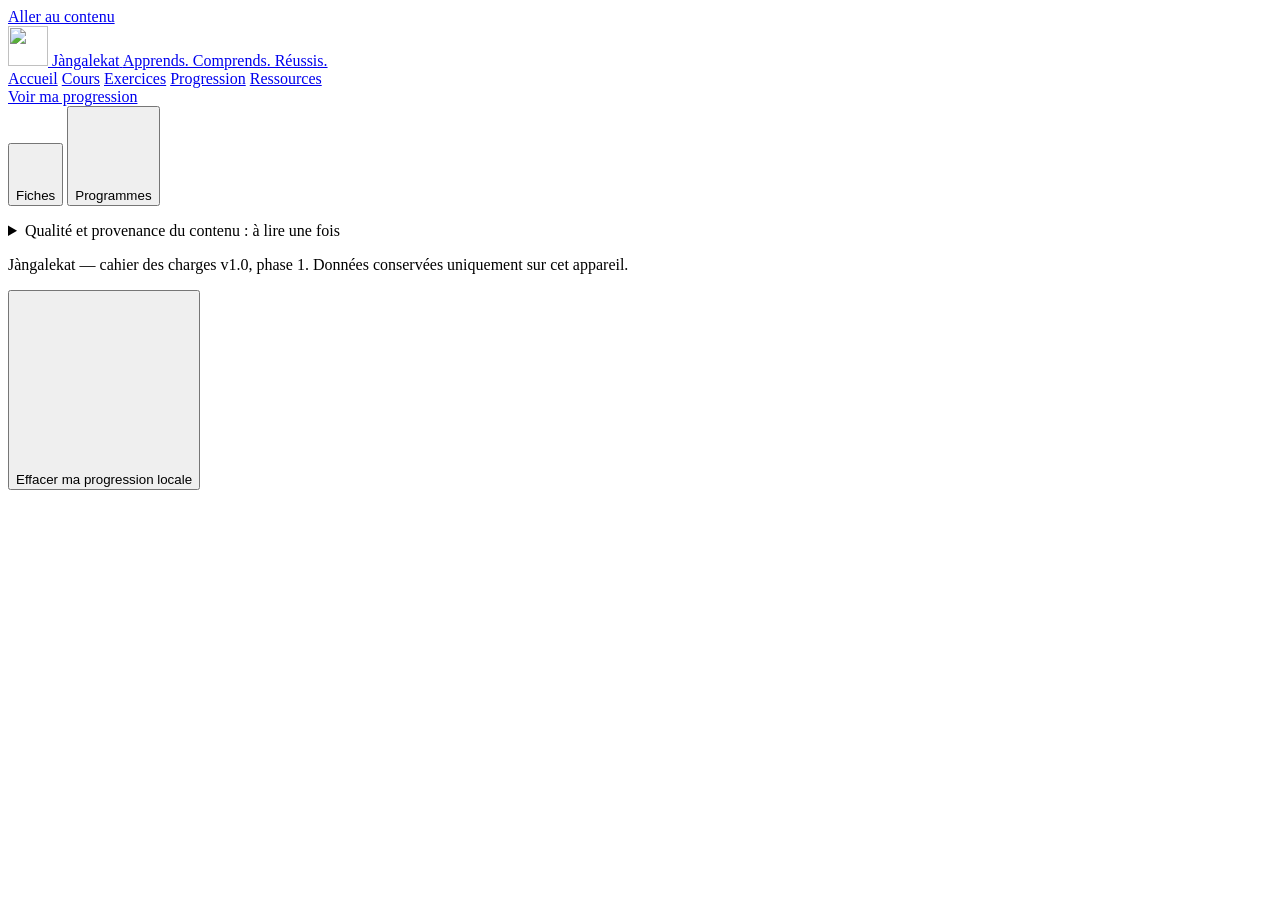
==== cours.html @ ac34e8d4 "Add files via upload" ====
<!DOCTYPE html>
<html lang="fr">
<head>
<meta charset="utf-8">
<meta http-equiv="Content-Security-Policy" content="default-src 'self'; script-src 'self'; style-src 'self'; img-src 'self'; font-src 'self'; connect-src 'none'; object-src 'none'; base-uri 'none'; form-action 'none'">
<meta name="viewport" content="width=device-width, initial-scale=1">
<title>Cours — Jàngalekat</title>
<meta name="description" content="Bibliothèque de fiches de révision par matière et par classe, avec mode mémorisation, et listes de leçons du programme officiel de géographie.">
<link rel="icon" href="assets/icons/logo.svg" type="image/svg+xml">
<link rel="stylesheet" href="css/style.css">
</head>
<body data-app="true" data-view="fiches">

<a class="skip-link" href="#main">Aller au contenu</a>

<header class="barre">
  <div class="barre-interieur">
    <a class="marque" href="index.html">
      <img src="assets/icons/logo.svg" alt="" width="40" height="40">
      <span class="marque-nom">Jàngalekat</span>
      <span class="marque-slogan">Apprends. Comprends. Réussis.</span>
    </a>
    <nav class="menu" aria-label="Navigation principale">
      <a class="lien" href="index.html">Accueil</a>
      <a class="lien est-actif" href="cours.html" aria-current="page">Cours</a>
      <a class="lien" href="exercices.html">Exercices</a>
      <a class="lien" href="profil.html">Progression</a>
      <a class="lien" href="index.html#ressources">Ressources</a>
    </nav>
    <a class="btn btn-secondaire barre-action" href="profil.html">Voir ma progression</a>
  </div>
</header>

<nav class="onglets" aria-label="Sections de la page Cours">
  <button type="button" class="nav-btn is-active" data-view="fiches" aria-current="page">
    <svg class="ico" viewBox="0 0 24 24"><use href="#i-livre"></use></svg>Fiches
  </button>
  <button type="button" class="nav-btn" data-view="programmes">
    <svg class="ico" viewBox="0 0 24 24"><use href="#i-liste"></use></svg>Programmes
  </button>
</nav>

<main id="main" class="espace">
  <p id="live-region" class="sr-only" aria-live="polite"></p>
  <p id="storage-warning" class="alert alert-warn" hidden>
    Le stockage local de ce navigateur n'est pas disponible. Vous pouvez tout de même utiliser
    l'application, mais votre progression sera perdue à la fermeture de la page.
  </p>
  <details class="note">
    <summary>Qualité et provenance du contenu : à lire une fois</summary>
    <p>Les fiches sont rédigées par le porteur du projet et ne sont pas relues par un enseignant :
    chaque fiche affiche son statut de vérification. Elles ne remplacent pas un cours officiel.</p>
    <p>Les intitulés de leçons de la section « Programmes » et des fiches de géographie viennent du programme
    officiel de géographie du ministère de l’Éducation nationale (édition 2004), reproduit dans le rapport de
    recherche PURGES / AUF (2020). Les listes d’histoire, d’éducation civique, de mathématiques et de
    physique-chimie n’ont pas pu être vérifiées à une source officielle publiée ; des programmes officiels de
    SVT (2008 et 2015) sont en ligne mais ne sont pas encore utilisés ici. La réforme PARC révise
    actuellement ces curricula.</p>
  </details>

  <section id="view-fiches" class="view" data-view="fiches" tabindex="-1"></section>
  <section id="view-programmes" class="view" data-view="programmes" tabindex="-1" hidden></section>
</main>

<footer class="pied">
  <div class="pied-interieur">
    <p class="pied-mention">Jàngalekat — cahier des charges v1.0, phase 1. Données conservées uniquement sur cet appareil.</p>
    <button type="button" id="reset-data" class="btn btn-ghost">
      <svg class="ico" viewBox="0 0 24 24"><use href="#i-rafraichir"></use></svg>Effacer ma progression locale
    </button>
  </div>
</footer>

<script src="js/app.js"></script>
<script src="js/progression.js"></script>
<script src="js/icons.js"></script>
<script src="js/quiz-lecons.js"></script>
<script src="js/fiches.js"></script>

<script src="js/programmes/geo.js"></script>
<script src="js/programmes/histoire.js"></script>
<script src="js/programmes/maths.js"></script>
<script src="js/programmes/pc.js"></script>
<script src="js/programmes/svt.js"></script>
<script src="js/programmes.js"></script>
<script src="js/quiz.js"></script>
<script src="js/planning.js"></script>
</body>
</html>
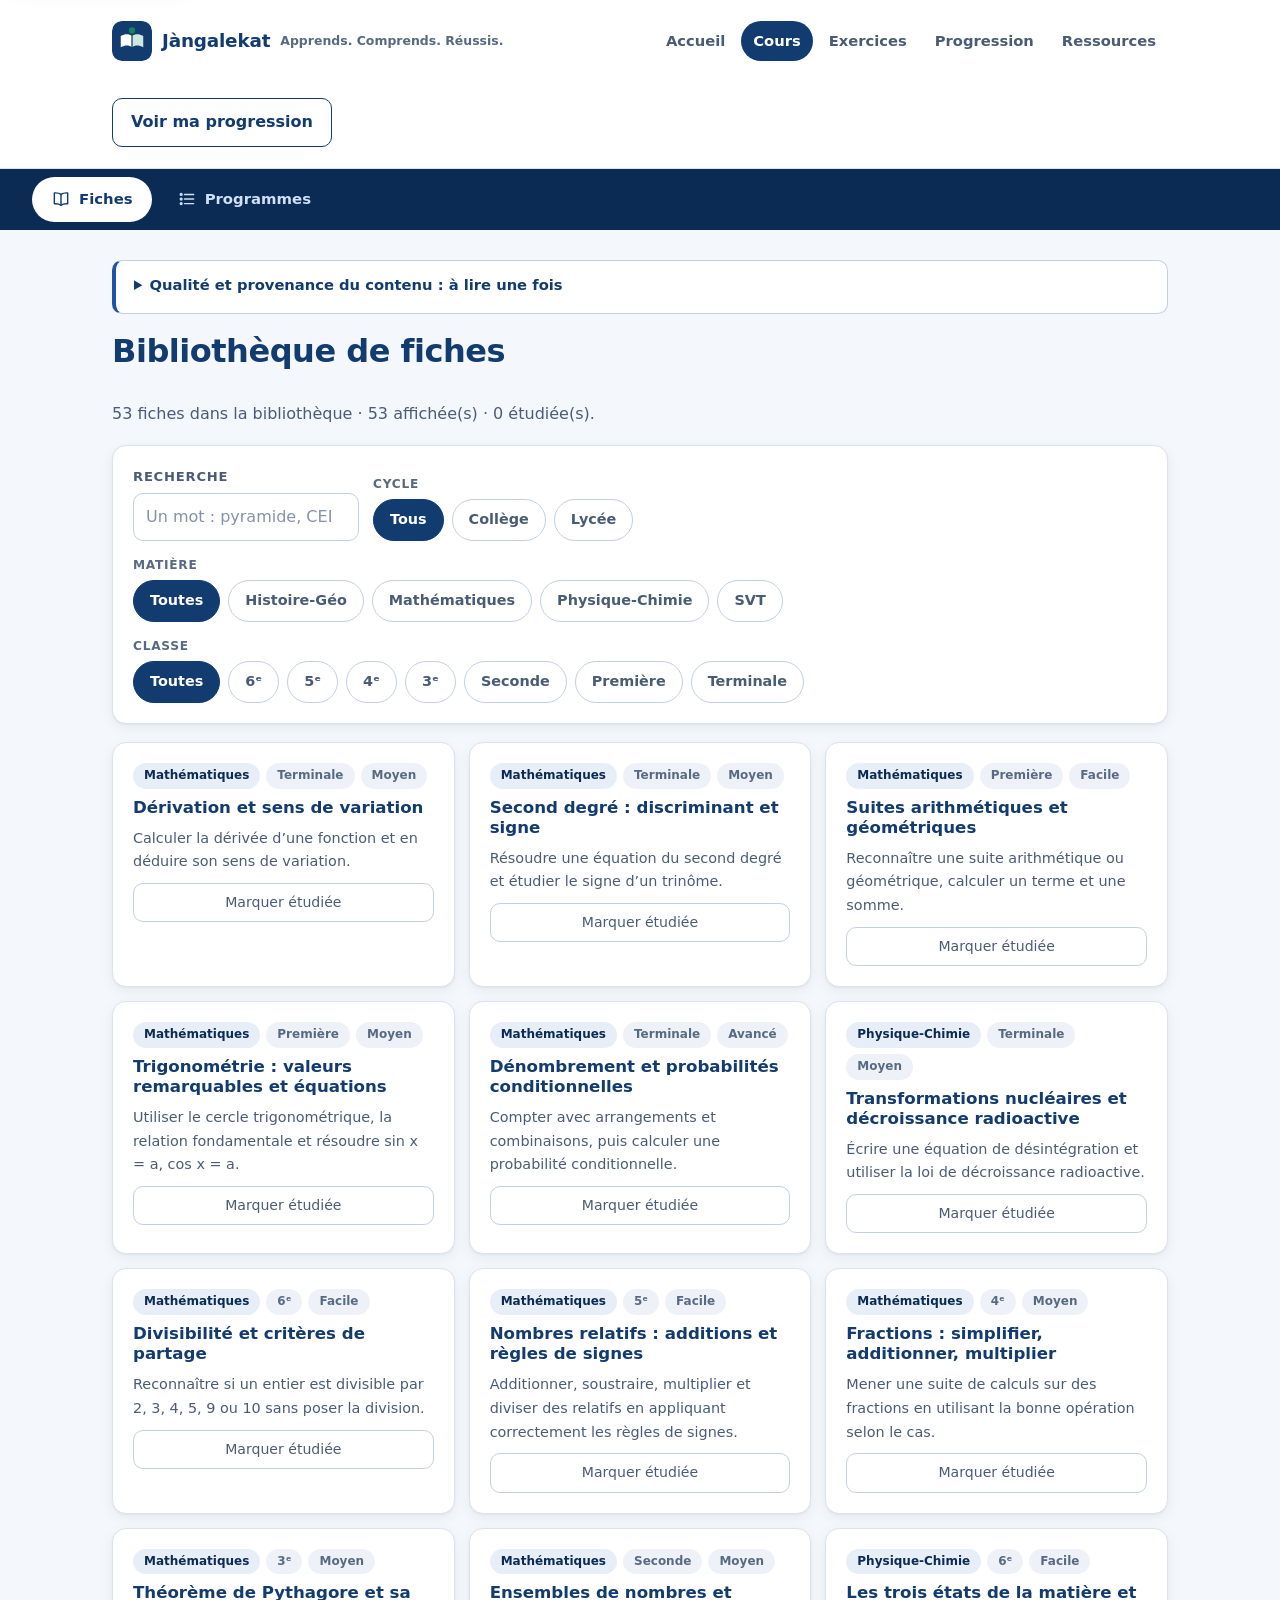
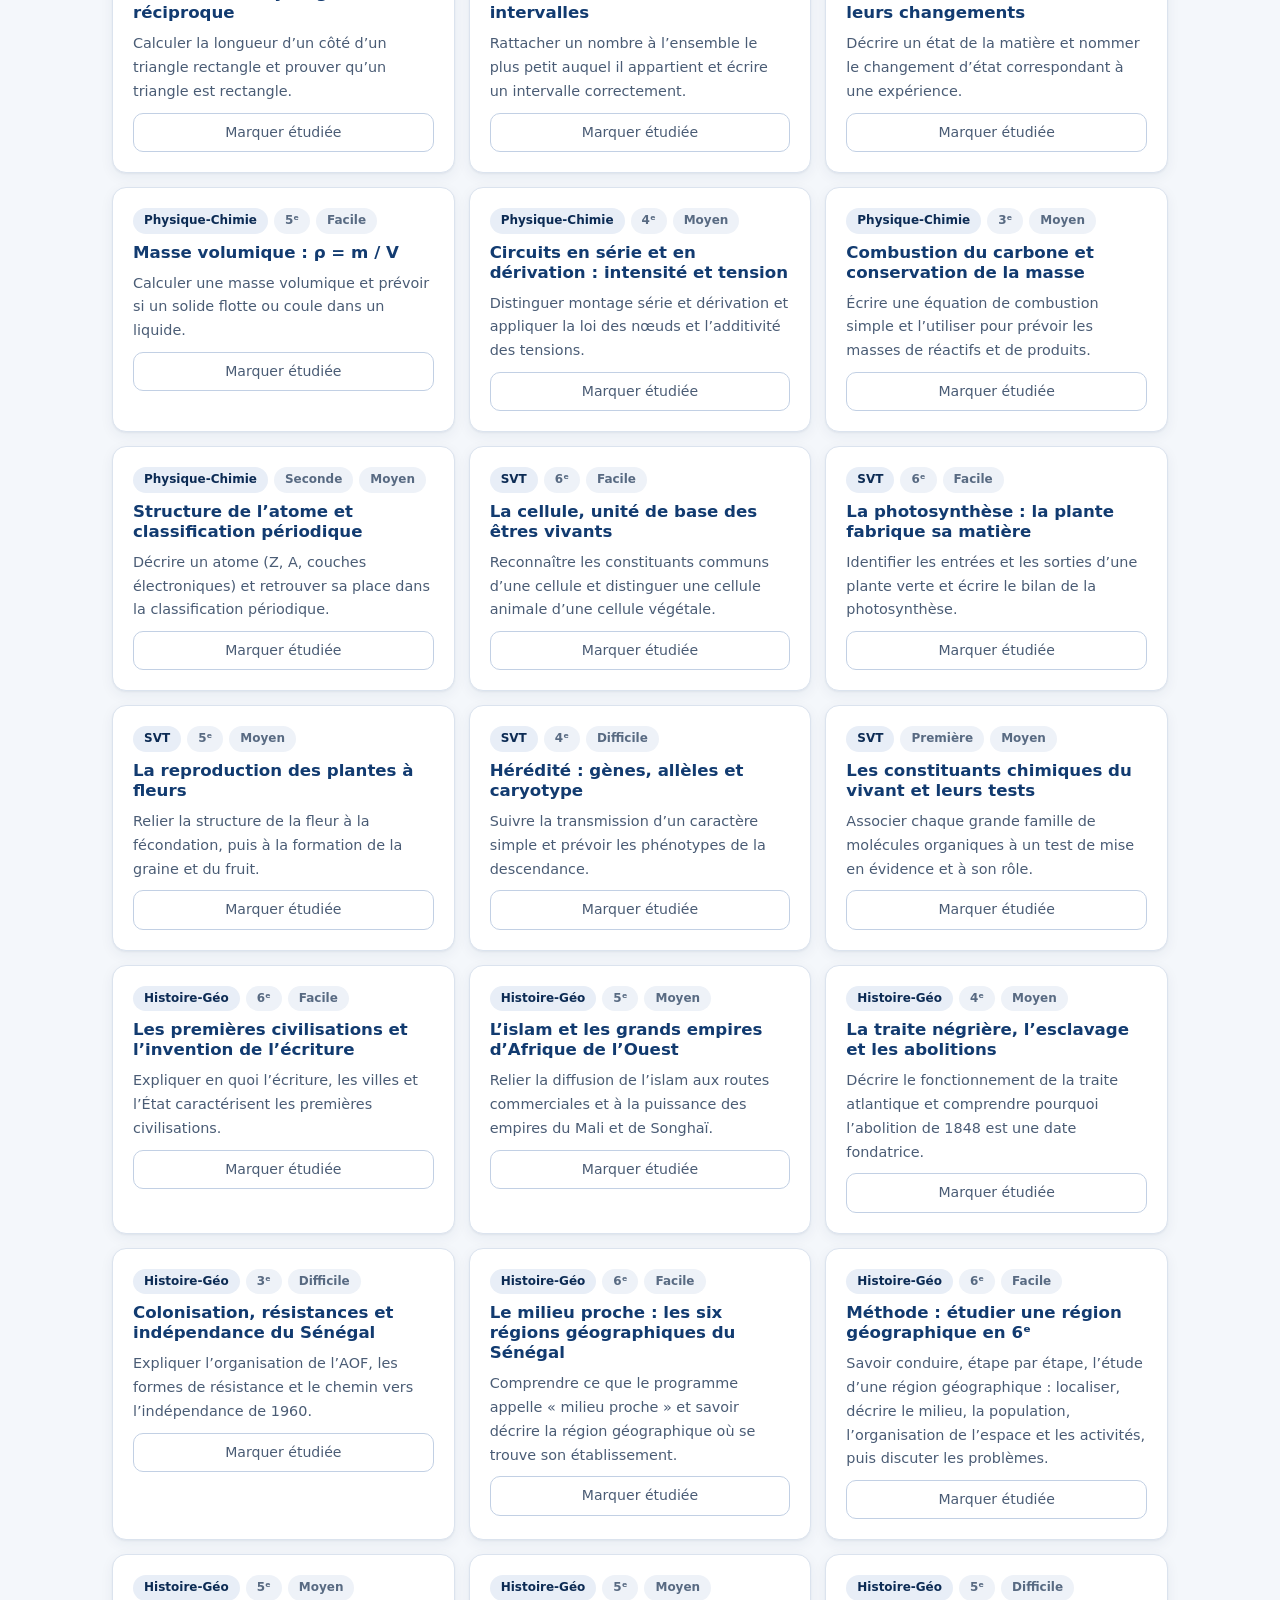
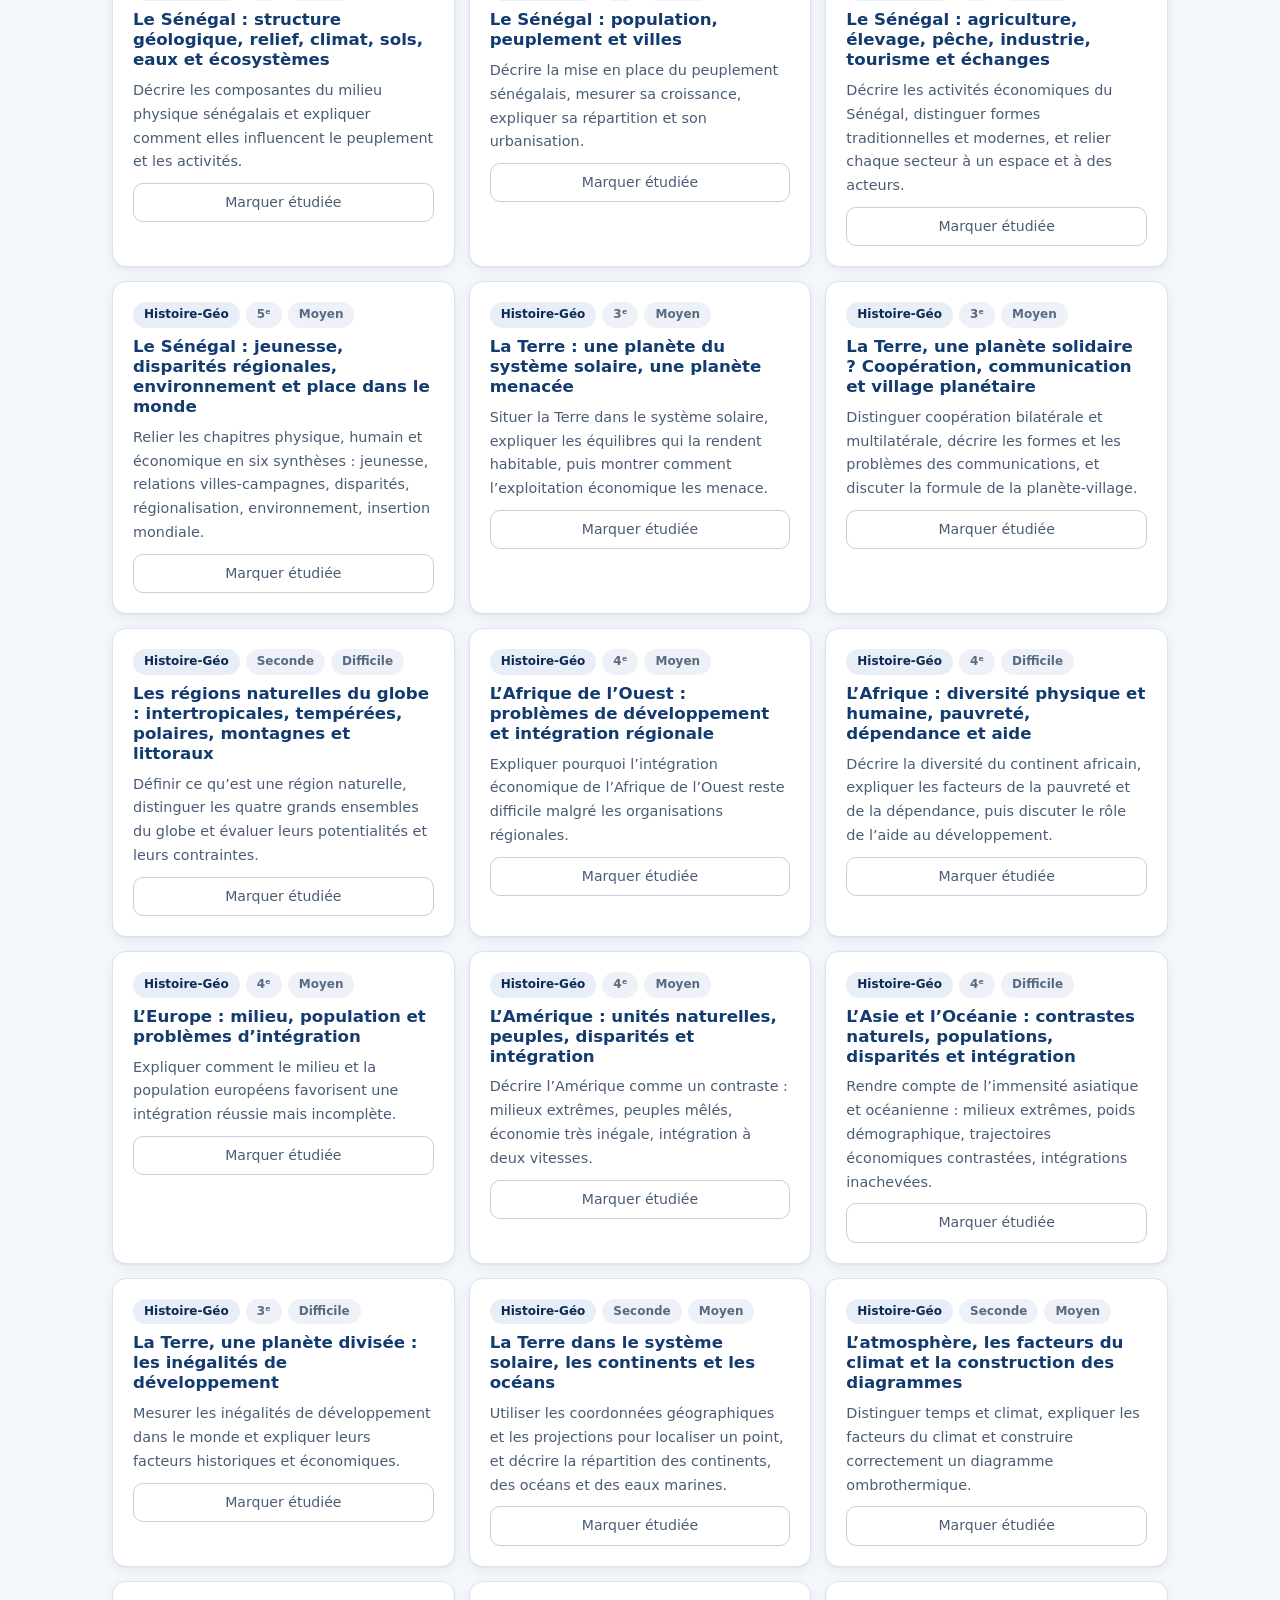
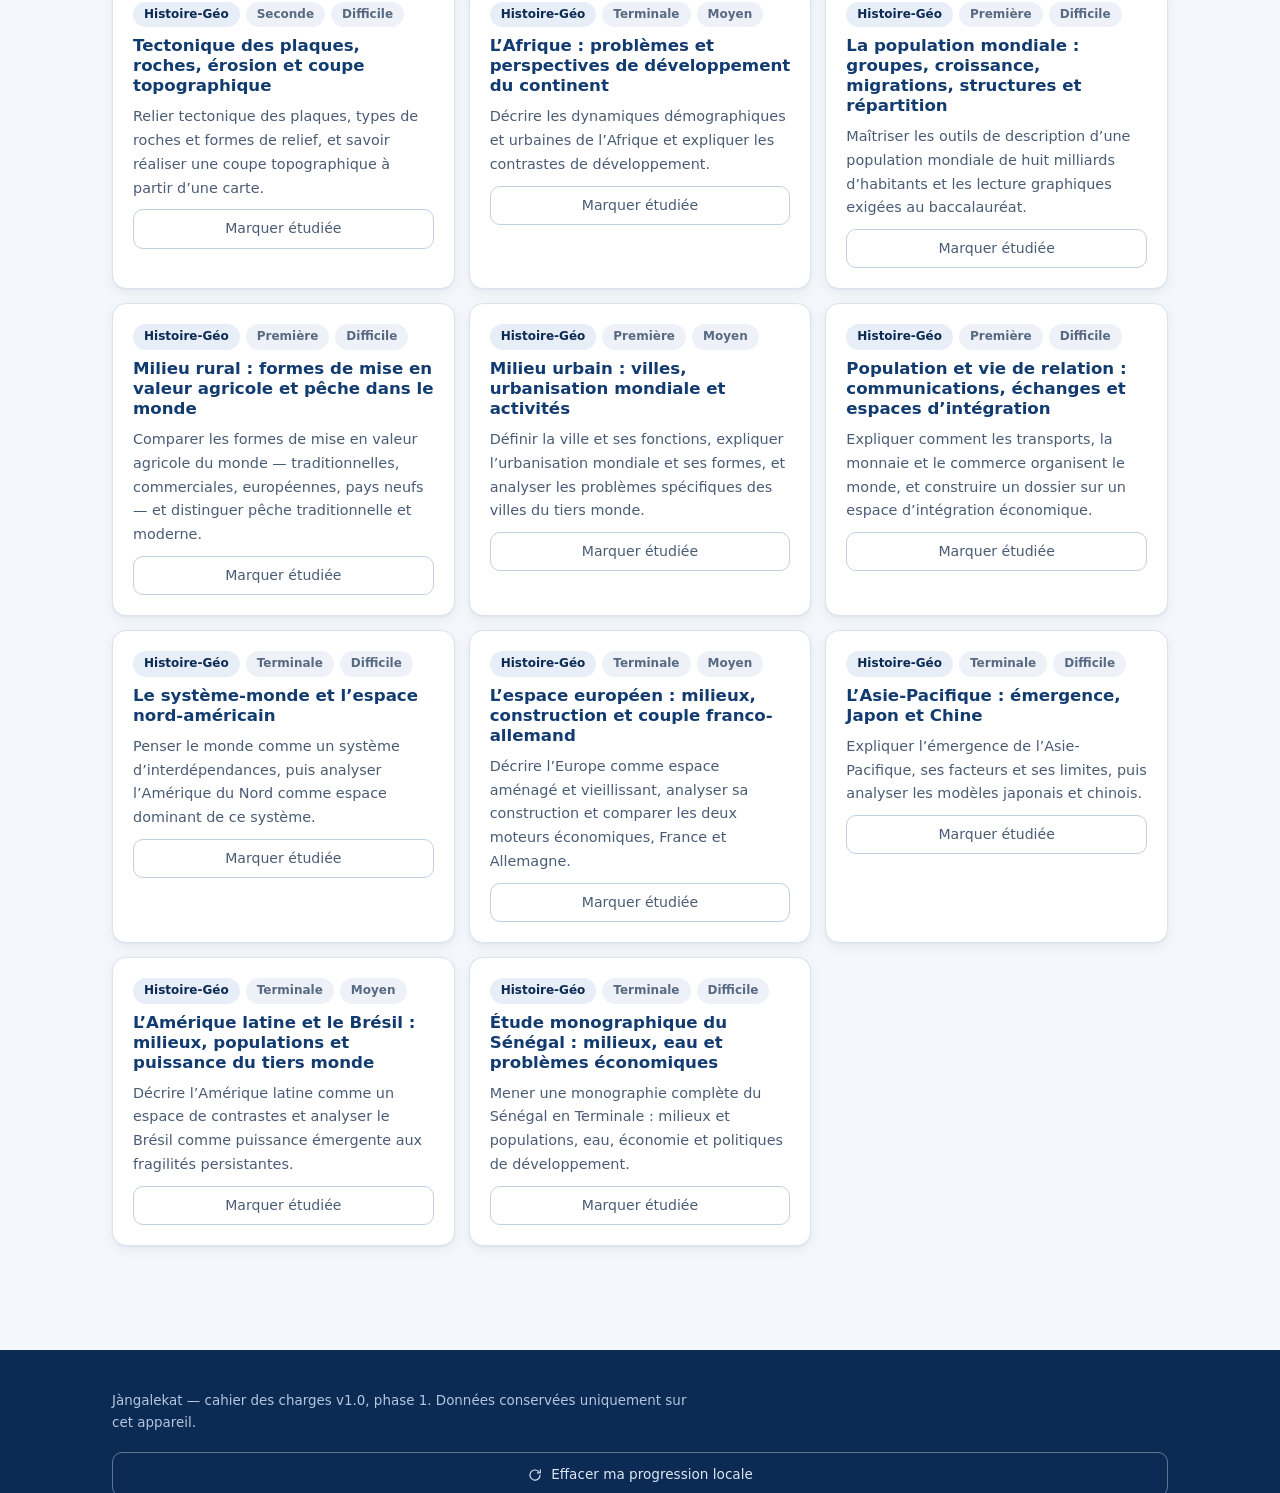
==== commit 4d551863: "Actualiser les pages et les tests des leçons PC Étiqueter les supports comme leçons ou fiches et inv" ====
--- a/cours.html
+++ b/cours.html
@@ -80,7 +80,7 @@
 <script src="js/programmes/geo.js"></script>
 <script src="js/programmes/histoire.js"></script>
 <script src="js/programmes/maths.js"></script>
-<script src="js/programmes/pc.js"></script>
+<script src="js/programmes/pc.js?v=0.12"></script>
 <script src="js/programmes/svt.js"></script>
 <script src="js/programmes.js"></script>
 <script src="js/quiz.js"></script>
--- a/css/style.css
+++ b/css/style.css
@@ -0,0 +1,885 @@
+/* =====================================================================
+   Jàngalekat — feuille de style unique, sans framework ni police externe.
+   1. Jetons  2. Base  3. En-tête et navigation  4. Accueil
+   5. Cartes et composants applicatifs  6. Fiches  7. Quiz
+   8. Planificateur  9. Mémorisation  10. Programmes  11. Pied
+   12. Accessibilité  13. Points de rupture
+   ===================================================================== */
+
+/* 1. Jetons ----------------------------------------------------------- */
+
+:root {
+  --bleu: #123B70;
+  --bleu-nuit: #0c2b54;
+  --bleu-actif: #1d55a0;
+  --bleu-pale: #e8eef7;
+  --bleu-ciel: #f2f6fc;
+
+  --vert: #13845B;
+  --vert-action: #0e6a49;
+  --vert-pale: #e6f4ee;
+  --vert-bord: #b9dfcd;
+
+  --fond: #F4F7FB;
+  --blanc: #FFFFFF;
+
+  --texte: #172B4D;
+  /* Contrastes mesurés dans le navigateur (couleurs calculées, relevé du 20 octobre 2026) :
+     --gris sur fond de page 5,14:1 · sur carte blanche 5,53:1 · sur #eef2f8 des badges 4,92:1 ·
+     sur --bleu-ciel 5,10:1 (5,10:1 aussi sur --bleu-pale, le fond le plus bas rencontré).
+     Le seuil AA du texte courant est 4,5:1. */
+  --gris: #586A82;
+  /* --texte-doux : 6,35:1 sur le fond de page, 6,82:1 sur blanc. */
+  --texte-doux: #4a5c75;
+
+  --bord: #dbe3ee;
+  --bord-fort: #c2d0e4;
+
+  --alerte: #7a5000;
+  --alerte-fond: #fff6e0;
+  --alerte-bord: #e6ca8c;
+  --erreur: #9d1c1c;
+  --erreur-fond: #fdeeee;
+  --erreur-bord: #f0c2c2;
+
+  --ombre: 0 1px 2px rgba(23, 43, 77, .05), 0 4px 14px rgba(23, 43, 77, .06);
+  --ombre-haute: 0 10px 30px rgba(12, 43, 84, .16);
+  --rayon: 14px;
+  --rayon-s: 10px;
+  --rayon-l: 24px;
+
+  --largeur: 1120px;
+  --barre-h: 68px;
+  --onglets-h: 54px;
+  --rythme: 18px;
+}
+
+/* 2. Base ------------------------------------------------------------- */
+
+* { box-sizing: border-box; }
+
+html { -webkit-text-size-adjust: 100%; }
+
+body {
+  margin: 0;
+  background: var(--fond);
+  color: var(--texte);
+  font-family: "Segoe UI", system-ui, -apple-system, Roboto, "Helvetica Neue", Arial, sans-serif;
+  font-size: 1rem;
+  line-height: 1.65;
+}
+
+h1, h2, h3, h4 {
+  line-height: 1.2;
+  letter-spacing: -.015em;
+  color: var(--bleu);
+  margin: 0 0 .4em;
+}
+
+p { margin: 0 0 .8em; }
+p:last-child { margin-bottom: 0; }
+
+a { color: var(--bleu-actif); }
+
+ul, ol { margin: 0; padding-left: 1.25rem; }
+
+img, svg { max-width: 100%; }
+
+.sprite { position: absolute; width: 0; height: 0; overflow: hidden; }
+
+.ico {
+  width: 20px;
+  height: 20px;
+  flex: none;
+  fill: none;
+  stroke: currentColor;
+  stroke-width: 1.7;
+  stroke-linecap: round;
+  stroke-linejoin: round;
+}
+
+.lede { margin: 0; color: var(--texte-doux); max-width: 68ch; }
+
+.empty { color: var(--gris); font-style: italic; }
+
+.prose { max-width: 72ch; }
+
+/* 3. En-tête et navigation -------------------------------------------- */
+
+.barre {
+  position: sticky;
+  top: 0;
+  z-index: 30;
+  background: rgba(255, 255, 255, .95);
+  border-bottom: 1px solid var(--bord);
+}
+
+.barre-interieur {
+  max-width: var(--largeur);
+  margin: 0 auto;
+  padding: 10px clamp(16px, 4vw, 32px);
+  display: flex;
+  flex-wrap: wrap;
+  align-items: center;
+  gap: 14px 22px;
+  min-height: var(--barre-h);
+}
+
+.marque {
+  display: flex;
+  align-items: center;
+  gap: 10px;
+  text-decoration: none;
+  color: var(--bleu);
+  margin-right: auto;
+}
+
+.marque img { border-radius: 10px; }
+.marque-nom { font-size: 1.15rem; font-weight: 700; letter-spacing: -.01em; }
+.marque-slogan { font-size: .78rem; color: var(--gris); font-weight: 600; }
+
+.menu { display: flex; align-items: center; gap: 4px; }
+
+.lien {
+  display: inline-flex;
+  align-items: center;
+  min-height: 40px;
+  padding: 6px 12px;
+  border-radius: 999px;
+  color: var(--texte-doux);
+  font-size: .92rem;
+  font-weight: 600;
+  text-decoration: none;
+}
+
+.lien:hover { background: var(--bleu-pale); color: var(--bleu); }
+.lien.est-actif { background: var(--bleu); color: var(--blanc); }
+
+.barre-action { white-space: nowrap; }
+
+.onglets {
+  position: sticky;
+  top: var(--barre-h);
+  z-index: 20;
+  display: flex;
+  gap: 6px;
+  padding: 8px clamp(16px, 4vw, 32px);
+  background: var(--bleu-nuit);
+  overflow-x: auto;
+  scrollbar-width: thin;
+}
+
+.nav-btn {
+  display: inline-flex;
+  align-items: center;
+  gap: 8px;
+  min-height: 44px;
+  padding: 9px 18px;
+  border: 1px solid transparent;
+  border-radius: 999px;
+  background: transparent;
+  color: #cfe0f7;
+  font: inherit;
+  font-size: .93rem;
+  font-weight: 600;
+  cursor: pointer;
+  white-space: nowrap;
+}
+
+.nav-btn:hover { background: rgba(255, 255, 255, .14); color: var(--blanc); }
+.nav-btn.is-active { background: var(--blanc); color: var(--bleu); }
+
+.espace {
+  max-width: var(--largeur);
+  margin: 0 auto;
+  padding: clamp(16px, 3vw, 30px) clamp(16px, 4vw, 32px) clamp(28px, 4vw, 44px);
+  display: grid;
+  gap: var(--rythme);
+  align-content: start;
+}
+
+.view { display: grid; gap: var(--rythme); align-content: start; }
+/* Une classe qui impose display (grid, inline-flex…) écraserait l'attribut hidden : la règle est globale. */
+[hidden] { display: none !important; }
+.view > h1 { font-size: clamp(1.45rem, 3.2vw, 2rem); }
+
+/* Boutons ------------------------------------------------------------- */
+
+.btn {
+  display: inline-flex;
+  align-items: center;
+  justify-content: center;
+  gap: 8px;
+  min-height: 44px;
+  padding: 10px 18px;
+  border-radius: var(--rayon-s);
+  border: 1px solid transparent;
+  background: var(--bleu);
+  color: var(--blanc);
+  font: inherit;
+  font-weight: 600;
+  text-decoration: none;
+  cursor: pointer;
+  transition: background .12s ease, border-color .12s ease, color .12s ease;
+}
+
+.btn:hover { background: var(--bleu-nuit); }
+.btn:active { transform: translateY(1px); }
+
+.btn-cta { background: var(--vert-action); }
+.btn-cta:hover { background: #0a5539; }
+
+.btn-secondaire {
+  background: var(--blanc);
+  color: var(--bleu);
+  border-color: var(--bleu);
+}
+.btn-secondaire:hover { background: var(--bleu-pale); }
+
+.btn-ghost {
+  display: inline-flex;
+  align-items: center;
+  gap: 8px;
+  background: transparent;
+  color: var(--texte-doux);
+  border-color: var(--bord-fort);
+  font-weight: 500;
+  font-size: .85rem;
+}
+.btn-ghost:hover { background: var(--blanc); color: var(--erreur); border-color: var(--erreur-bord); }
+.btn-ghost .ico { width: 16px; height: 16px; }
+
+.btn-sm { min-height: 38px; padding: 7px 14px; font-size: .88rem; }
+.btn-lg { min-height: 52px; padding: 13px 26px; font-size: 1.02rem; border-radius: 12px; }
+.btn:disabled { opacity: .5; cursor: not-allowed; }
+
+/* Bandeaux ------------------------------------------------------------ */
+
+.alert {
+  margin: 0;
+  padding: 12px 16px;
+  border-radius: var(--rayon-s);
+  font-size: .92rem;
+  border: 1px solid var(--bord);
+}
+
+.alert-info { background: var(--bleu-pale); border-color: var(--bord-fort); color: var(--bleu-nuit); }
+.alert-warn { background: var(--alerte-fond); border-color: var(--alerte-bord); color: var(--alerte); }
+.alert-error { background: var(--erreur-fond); border-color: var(--erreur-bord); color: var(--erreur); }
+
+.note {
+  margin: 0;
+  padding: 12px 18px;
+  border: 1px solid var(--bord-fort);
+  border-left: 4px solid var(--bleu-actif);
+  border-radius: var(--rayon-s);
+  background: var(--blanc);
+  color: var(--texte-doux);
+  font-size: .92rem;
+}
+
+.note > summary { min-height: 28px; cursor: pointer; font-weight: 700; color: var(--bleu); }
+.note p { margin: 8px 0 2px; }
+.note-court { display: block; }
+
+/* 4. Accueil ---------------------------------------------------------- */
+
+.hero {
+  display: grid;
+  gap: clamp(24px, 4vw, 48px);
+  align-items: center;
+  grid-template-columns: minmax(0, 1.15fr) minmax(0, .85fr);
+  max-width: var(--largeur);
+  margin: 0 auto;
+  padding: clamp(28px, 5vw, 64px) clamp(16px, 4vw, 32px);
+}
+
+.hero-drapeau {
+  display: inline-block;
+  margin: 0 0 18px;
+  padding: 6px 14px;
+  border-radius: 999px;
+  background: var(--vert-pale);
+  border: 1px solid var(--vert-bord);
+  color: var(--vert-action);
+  font-size: .82rem;
+  font-weight: 700;
+}
+
+.hero h1 {
+  font-size: clamp(1.9rem, 4.6vw, 3.1rem);
+  max-width: 20ch;
+}
+
+.hero-description {
+  font-size: clamp(1.02rem, 1.6vw, 1.2rem);
+  color: var(--texte-doux);
+  max-width: 48ch;
+}
+
+.hero-actions {
+  display: grid;
+  grid-template-columns: repeat(auto-fit, minmax(180px, 1fr));
+  gap: 12px;
+  margin: 26px 0 0;
+}
+.hero-actions > * { width: 100%; }
+
+.hero-compteurs {
+  display: flex;
+  flex-wrap: wrap;
+  justify-content: space-between;
+  gap: 10px 30px;
+  margin: 30px 0 0;
+  padding: 24px 0 0;
+  list-style: none;
+  border-top: 1px solid var(--bord);
+}
+.hero-compteurs li { min-width: 120px; }
+
+.hero-compteurs li { display: grid; gap: 2px; }
+.hero-compteurs strong { font-size: 1.6rem; font-weight: 700; color: var(--bleu); line-height: 1.1; }
+.hero-compteurs span { font-size: .82rem; color: var(--gris); max-width: 16ch; }
+
+.hero-apercu { display: grid; gap: 16px; }
+
+.apercu-carte {
+  background: var(--blanc);
+  border: 1px solid var(--bord);
+  border-radius: var(--rayon);
+  box-shadow: var(--ombre-haute);
+  padding: 20px;
+  display: grid;
+  gap: 10px;
+}
+
+.apercu-quiz { background: var(--bleu); border-color: var(--bleu); color: var(--blanc); }
+.apercu-quiz .apercu-etiquette { color: #b9d0f0; }
+.apercu-quiz .apercu-note { color: #dbe8fa; }
+
+.apercu-etiquette {
+  margin: 0;
+  font-size: .74rem;
+  font-weight: 700;
+  letter-spacing: .08em;
+  text-transform: uppercase;
+  color: var(--gris);
+}
+
+.apercu-titre { margin: 0; font-size: 1.02rem; font-weight: 700; color: var(--bleu); }
+.apercu-valeur { margin: 0; font-size: 2.4rem; font-weight: 700; line-height: 1; }
+.apercu-valeur span { font-size: 1.1rem; font-weight: 600; opacity: .8; }
+.apercu-note { margin: 0; font-size: .84rem; color: var(--texte-doux); }
+.apercu-legende { margin: 0; font-size: .78rem; color: var(--gris); text-align: right; }
+
+.section {
+  max-width: var(--largeur);
+  margin: 0 auto;
+  padding: clamp(26px, 4vw, 46px) clamp(16px, 4vw, 32px);
+}
+
+.section-claire { background: var(--blanc); max-width: none; border-block: 1px solid var(--bord); }
+.section-claire > * { max-width: var(--largeur); margin-inline: auto; }
+
+.section-tete { max-width: 62ch; margin-bottom: 26px; }
+.section-tete h2 { font-size: clamp(1.4rem, 2.6vw, 2rem); }
+.section-tete p { margin: 0; color: var(--texte-doux); }
+
+.section-note {
+  margin: 22px 0 0;
+  padding: 12px 16px;
+  border-radius: var(--rayon-s);
+  background: var(--bleu-ciel);
+  border: 1px solid var(--bord);
+  font-size: .88rem;
+  color: var(--texte-doux);
+}
+
+.grille { display: grid; gap: 16px; }
+.grille-2 { grid-template-columns: repeat(auto-fit, minmax(min(100%, 320px), 1fr)); }
+.grille-4 { grid-template-columns: repeat(auto-fit, minmax(min(100%, 240px), 1fr)); }
+.grille-avantages { grid-template-columns: repeat(auto-fit, minmax(min(100%, 215px), 1fr)); }
+
+.carte {
+  background: var(--blanc);
+  border: 1px solid var(--bord);
+  border-radius: var(--rayon);
+  box-shadow: var(--ombre);
+  padding: 22px;
+}
+
+.picto {
+  display: grid;
+  place-items: center;
+  width: 46px;
+  height: 46px;
+  margin-bottom: 14px;
+  border-radius: 13px;
+  background: var(--bleu-pale);
+  color: var(--bleu);
+}
+
+.picto .ico { width: 24px; height: 24px; }
+
+.carte h3 { font-size: 1.12rem; }
+.carte p { font-size: .93rem; color: var(--texte-doux); }
+
+/* Une .carte qui est un bouton (sélecteur de classe du quiz) : même rendu, plus les états d'interaction. */
+.carte-btn { text-align: left; font: inherit; color: inherit; cursor: pointer; transition: transform .15s ease, box-shadow .15s ease, border-color .15s ease; }
+.carte-btn:hover { transform: translateY(-2px); box-shadow: var(--ombre-haute); border-color: var(--bleu); }
+.carte-btn h3 { color: var(--bleu); }
+
+.carte-niveau, .carte-matiere, .ressource { display: grid; gap: 10px; align-content: start; }
+.carte-niveau .btn, .ressource .btn { justify-self: start; margin-top: 6px; }
+.carte .carte-sous-titre { font-weight: 700; color: var(--vert-action); font-size: .9rem; }
+.carte .carte-chiffre { font-size: .86rem; color: var(--gris); }
+.carte .carte-chiffre strong { font-size: 1.25rem; color: var(--bleu); }
+
+.lien-fiche {
+  display: inline-flex;
+  align-items: center;
+  gap: 6px;
+  min-height: 40px;
+  font-weight: 700;
+  font-size: .9rem;
+  color: var(--bleu-actif);
+  text-decoration: none;
+}
+.lien-fiche:hover { text-decoration: underline; }
+
+.avantage { display: grid; gap: 8px; align-content: start; }
+.avantage h3 { font-size: 1.02rem; }
+
+.ressource h3 { display: flex; align-items: center; gap: 8px; }
+.ressource ul { padding-left: 1.1rem; font-size: .93rem; color: var(--texte-doux); }
+.ressource li { margin-bottom: 6px; }
+
+/* 5. Cartes applicatives ---------------------------------------------- */
+
+.card {
+  background: var(--blanc);
+  border: 1px solid var(--bord);
+  border-radius: var(--rayon);
+  box-shadow: var(--ombre);
+  padding: 20px;
+}
+
+.card > h2 { font-size: 1.12rem; margin-bottom: 2px; }
+
+.grid { display: grid; gap: 14px; }
+.grid-stats { grid-template-columns: repeat(auto-fit, minmax(min(100%, 175px), 1fr)); }
+.grid-cards { grid-template-columns: repeat(auto-fill, minmax(min(100%, 300px), 1fr)); }
+
+.stat { display: grid; gap: 4px; align-content: start; }
+.stat-label {
+  font-size: .76rem;
+  font-weight: 700;
+  letter-spacing: .06em;
+  text-transform: uppercase;
+  color: var(--gris);
+}
+.stat-value { font-size: 1.85rem; font-weight: 700; color: var(--bleu); line-height: 1.15; }
+.stat-note { font-size: .84rem; color: var(--texte-doux); }
+
+.stat-link {
+  width: 100%;
+  text-align: left;
+  font: inherit;
+  color: inherit;
+  cursor: pointer;
+  transition: border-color .12s ease, box-shadow .12s ease;
+}
+.stat-link:hover { border-color: var(--bleu-actif); box-shadow: var(--ombre-haute); }
+
+.progress {
+  height: 12px;
+  border-radius: 999px;
+  background: var(--bleu-pale);
+  overflow: hidden;
+}
+.progress > span {
+  display: block;
+  height: 100%;
+  width: 0;
+  border-radius: 999px;
+  background: linear-gradient(90deg, var(--vert), var(--vert-action));
+}
+/* Ces classes remplacent les attributs style="…" : la CSP des pages déclare
+   style-src 'self' sans 'unsafe-inline'. Les largeurs variables se règlent en JS. */
+.progress-apercu > span { width: 62%; }
+.col-souple { flex: 1 1 240px; }
+.col-souple-etroite { flex: 1 1 220px; }
+.col-pleine { flex: 1 1 100%; }
+.sans-marge { margin: 0; }
+.marge-haute { margin: 10px 0 0; }
+
+.shortcuts { display: flex; flex-wrap: wrap; gap: 10px; }
+.bilan { display: flex; flex-wrap: wrap; gap: 10px; align-items: center; }
+.back-row { display: flex; gap: 10px; flex-wrap: wrap; align-items: center; }
+
+/* Badges -------------------------------------------------------------- */
+
+.badges { display: flex; flex-wrap: wrap; gap: 6px; }
+
+.badge {
+  font-size: .75rem;
+  font-weight: 700;
+  padding: 3px 11px;
+  border-radius: 999px;
+  background: var(--bleu-pale);
+  color: var(--bleu-nuit);
+}
+.badge-out { background: #eef2f8; color: var(--gris); }
+.badge-done { background: var(--vert-pale); color: var(--vert-action); border: 1px solid var(--vert-bord); }
+.badge-warn { background: var(--alerte-fond); color: var(--alerte); }
+
+/* 6. Fiches ----------------------------------------------------------- */
+
+.filters { display: flex; flex-wrap: wrap; gap: 14px; align-items: end; }
+
+.field { display: grid; gap: 5px; }
+.field > label { font-size: .82rem; font-weight: 700; color: var(--texte-doux); }
+
+input, select, textarea {
+  font: inherit;
+  color: inherit;
+  padding: 10px 12px;
+  min-height: 44px;
+  border: 1px solid var(--bord-fort);
+  border-radius: var(--rayon-s);
+  background: var(--blanc);
+  max-width: 100%;
+}
+input::placeholder { color: #8493a8; }
+
+.search-row { display: flex; gap: 8px; align-items: center; }
+.search-row input { flex: 1 1 220px; }
+
+.chips { display: flex; flex-wrap: wrap; gap: 8px; }
+
+.chip {
+  min-height: 40px;
+  padding: 8px 16px;
+  border: 1px solid var(--bord-fort);
+  border-radius: 999px;
+  background: var(--blanc);
+  color: var(--texte-doux);
+  font: inherit;
+  font-size: .9rem;
+  font-weight: 600;
+  cursor: pointer;
+}
+.chip:hover { border-color: var(--bleu-actif); color: var(--bleu); }
+.chip[aria-pressed="true"] { background: var(--bleu); border-color: var(--bleu); color: var(--blanc); }
+
+.fiche-card {
+  position: relative;
+  display: grid;
+  gap: 9px;
+  align-content: start;
+  transition: border-color .12s ease, box-shadow .12s ease;
+}
+.fiche-card:hover { border-color: var(--bleu-actif); box-shadow: var(--ombre-haute); }
+.fiche-card h3 { margin: 0; font-size: 1.04rem; }
+.fiche-card p { margin: 0; font-size: .9rem; color: var(--texte-doux); }
+.fiche-card .open {
+  font: inherit;
+  color: inherit;
+  background: none;
+  border: 0;
+  padding: 0;
+  text-align: left;
+  cursor: pointer;
+}
+.fiche-card .open::after { content: ""; position: absolute; inset: 0; border-radius: var(--rayon); }
+.fiche-card .open:focus-visible::after { outline: 3px solid var(--bleu-actif); outline-offset: 2px; }
+.fiche-card .toggle { position: relative; z-index: 1; }
+
+.actionbar {
+  position: sticky;
+  top: calc(var(--barre-h) + var(--onglets-h) - 12px);
+  z-index: 10;
+  display: flex;
+  flex-wrap: wrap;
+  gap: 8px;
+  align-items: center;
+  padding: 10px 0;
+  background: rgba(244, 247, 251, .96);
+  border-bottom: 1px solid var(--bord);
+}
+
+.sommaire { display: flex; flex-wrap: wrap; gap: 8px; }
+.sommaire a {
+  min-height: 38px;
+  display: inline-flex;
+  align-items: center;
+  padding: 6px 14px;
+  border: 1px solid var(--bord-fort);
+  border-radius: 999px;
+  background: var(--blanc);
+  color: var(--bleu);
+  font-size: .85rem;
+  font-weight: 600;
+  text-decoration: none;
+}
+.sommaire a:hover { border-color: var(--bleu-actif); background: var(--bleu-pale); }
+
+.fiche-block { display: grid; gap: 8px; padding: 18px 0; border-top: 1px solid var(--bord); }
+.fiche-block:first-of-type { border-top: 0; padding-top: 4px; }
+.fiche-block h4 { margin: 0; font-size: 1rem; }
+.fiche-block ul, .fiche-block ol { margin: 0; padding-left: 1.3rem; }
+.fiche-block li { margin-bottom: 5px; }
+.fiche-block p { margin: 0; }
+
+.formula {
+  font-family: "Cambria Math", Cambria, Georgia, serif;
+  background: var(--bleu-ciel);
+  border-left: 4px solid var(--bleu-actif);
+  padding: 9px 13px;
+  border-radius: 8px;
+  overflow-x: auto;
+}
+
+.exercice { background: var(--bleu-ciel); border: 1px solid var(--bord); border-radius: var(--rayon-s); padding: 13px 15px; }
+.exercice > p { margin: 0 0 6px; }
+.exercice .corrige { font-size: .92rem; color: var(--texte-doux); margin: 0; }
+
+details.corrige { margin-top: 6px; }
+details.corrige > summary { min-height: 32px; cursor: pointer; color: var(--bleu); font-weight: 600; font-size: .9rem; }
+details.corrige[open] > summary { margin-bottom: 6px; }
+
+/* 7. Quiz ------------------------------------------------------------- */
+
+.question { display: grid; gap: 12px; }
+.question > h3 { margin: 0; font-size: 1rem; }
+.question legend { padding: 0; font-size: 1rem; font-weight: 600; color: var(--bleu); }
+.question.is-missing { border-color: var(--erreur-bord); box-shadow: 0 0 0 3px rgba(157, 28, 28, .14); }
+
+.options { display: grid; gap: 8px; }
+
+.option {
+  display: flex;
+  gap: 10px;
+  align-items: flex-start;
+  padding: 12px 14px;
+  min-height: 44px;
+  border: 1px solid var(--bord-fort);
+  border-radius: var(--rayon-s);
+  background: var(--blanc);
+  cursor: pointer;
+}
+.option:hover { border-color: var(--bleu-actif); background: var(--bleu-ciel); }
+.option input { margin-top: 4px; min-height: 0; accent-color: var(--bleu); }
+.option.is-correct { border-color: var(--vert-bord); background: var(--vert-pale); }
+.option.is-wrong { border-color: var(--erreur-bord); background: var(--erreur-fond); }
+
+.explication { font-size: .89rem; color: var(--texte-doux); margin: 0; padding-left: 2px; }
+
+.score-hero { display: flex; flex-wrap: wrap; align-items: center; gap: 18px; }
+.score-hero .stat-value { font-size: 2.7rem; }
+
+.quiz-progress { display: grid; gap: 6px; }
+.quiz-progress .stat-note { font-size: .9rem; }
+
+/* 8. Planificateur ---------------------------------------------------- */
+
+.task-form { display: flex; flex-wrap: wrap; gap: 12px; align-items: end; }
+
+.task-list { list-style: none; margin: 0; padding: 0; display: grid; gap: 10px; }
+
+.task {
+  display: flex;
+  flex-wrap: wrap;
+  gap: 12px;
+  align-items: center;
+  padding: 13px 15px;
+  background: var(--blanc);
+  border: 1px solid var(--bord);
+  border-radius: var(--rayon-s);
+  box-shadow: var(--ombre);
+}
+.task > input[type="checkbox"] { width: 22px; height: 22px; min-height: 0; accent-color: var(--vert-action); }
+.task-label { flex: 1 1 200px; }
+.task-label small { display: block; color: var(--gris); font-size: .8rem; }
+.task.is-done { background: var(--bleu-ciel); }
+.task.is-done .task-label > span { text-decoration: line-through; color: var(--gris); }
+.task.is-late { border-color: var(--erreur-bord); background: #fffaf9; }
+.task.is-late small { color: var(--erreur); font-weight: 600; }
+
+.task-del {
+  background: transparent;
+  border: 0;
+  color: var(--gris);
+  font: inherit;
+  font-size: 1.3rem;
+  line-height: 1;
+  cursor: pointer;
+  min-height: 40px;
+  padding: 0 12px;
+  border-radius: 8px;
+}
+.task-del:hover { color: var(--erreur); background: var(--erreur-fond); }
+
+/* 9. Mémorisation ----------------------------------------------------- */
+
+.memo-liste { list-style: none; margin: 12px 0 0; padding: 0; display: grid; gap: 10px; }
+
+.memo-item {
+  border: 1px solid var(--bord);
+  border-radius: var(--rayon-s);
+  padding: 12px 14px;
+  background: var(--bleu-ciel);
+}
+.memo-item .stat-label { margin: 0 0 4px; }
+.memo-texte { margin: 0; }
+.memo-cache {
+  margin: 0;
+  font-style: italic;
+  color: var(--gris);
+  background: var(--blanc);
+  border: 1px dashed var(--bord-fort);
+  border-radius: 8px;
+  padding: 10px 12px;
+}
+.memo-actions { display: flex; flex-wrap: wrap; gap: 8px; margin-top: 10px; }
+.memo-actions .btn { min-height: 40px; }
+.memo-actions .is-on { background: var(--vert-action); color: var(--blanc); border-color: var(--vert-action); }
+.memo-actions .is-danger { background: var(--alerte-fond); color: var(--alerte); border-color: var(--alerte-bord); }
+
+/* 10. Programmes ------------------------------------------------------ */
+
+.programme-liste { display: grid; gap: 14px; }
+.programme-liste h3 { margin: 0 0 4px; font-size: .98rem; }
+.programme-lecon { display: flex; flex-wrap: wrap; gap: 8px; align-items: center; margin-bottom: 6px; }
+.programme-lecon > span:first-child { flex: 1 1 320px; }
+
+/* 11. Pied ------------------------------------------------------------ */
+
+.pied {
+  margin-top: clamp(28px, 5vw, 60px);
+  background: var(--bleu-nuit);
+  color: #cddcf1;
+}
+
+.pied-interieur {
+  max-width: var(--largeur);
+  margin: 0 auto;
+  padding: clamp(24px, 4vw, 40px) clamp(16px, 4vw, 32px);
+  display: grid;
+  gap: 18px;
+}
+
+.pied-marque { display: flex; align-items: center; gap: 12px; }
+.pied-marque .marque-nom { color: var(--blanc); }
+.pied-marque .marque-slogan { color: #a9c0dd; }
+.pied-marque img { border-radius: 9px; background: var(--blanc); }
+
+.pied-liens { display: flex; flex-wrap: wrap; gap: 6px 20px; }
+.pied-liens a { color: #e3ecf8; font-size: .92rem; font-weight: 600; text-decoration: none; min-height: 32px; display: inline-flex; align-items: center; }
+.pied-liens a:hover { text-decoration: underline; }
+
+.pied-mention { margin: 0; font-size: .84rem; color: #b3c6e0; max-width: 70ch; }
+
+.pied .btn-ghost { color: #dbe6f5; border-color: rgba(255, 255, 255, .35); }
+.pied .btn-ghost:hover { background: rgba(255, 255, 255, .12); color: var(--blanc); border-color: var(--blanc); }
+
+/* 12. Accessibilité --------------------------------------------------- */
+
+.sr-only {
+  position: absolute;
+  width: 1px;
+  height: 1px;
+  margin: -1px;
+  padding: 0;
+  overflow: hidden;
+  clip-path: inset(50%);
+  white-space: nowrap;
+  border: 0;
+}
+
+.skip-link {
+  position: absolute;
+  left: 8px;
+  top: -80px;
+  z-index: 60;
+  padding: 12px 18px;
+  border-radius: 0 0 10px 10px;
+  background: var(--blanc);
+  color: var(--bleu);
+  font-weight: 700;
+  box-shadow: var(--ombre-haute);
+  transition: top .15s ease-in;
+}
+.skip-link:focus { top: 0; }
+
+.nav-btn:focus-visible, .btn:focus-visible, .lien:focus-visible, .chip:focus-visible,
+.input:focus-visible, input:focus-visible, select:focus-visible, textarea:focus-visible,
+.option:focus-within, .lien-fiche:focus-visible, .task-del:focus-visible, summary:focus-visible {
+  outline: 3px solid var(--bleu-actif);
+  outline-offset: 2px;
+}
+.pied .btn-ghost:focus-visible, .pied-liens a:focus-visible { outline-color: #9dc0f0; }
+
+/* Une section reçoit le focus pour les lecteurs d'écran ; le changement est déjà
+   annoncé par la région aria-live, un anneau sur un conteneur non interactif serait du bruit. */
+.view:focus-visible { outline: none; }
+
+@media (prefers-reduced-motion: reduce) {
+  * { transition: none !important; scroll-behavior: auto !important; }
+  .btn:active { transform: none; }
+}
+
+/* 13. Points de rupture : 360, 768 et 1440 px sont les trois gabarits testés. */
+
+@media (max-width: 900px) {
+  .hero { grid-template-columns: minmax(0, 1fr); padding-top: 30px; }
+  .hero h1 { max-width: none; }
+  .barre-interieur { gap: 10px 16px; }
+  .hero-compteurs { justify-content: flex-start; }
+}
+
+@media (max-width: 860px) {
+  :root { --barre-h: 116px; --onglets-h: 52px; }
+  .barre-interieur { flex-wrap: wrap; }
+  .barre-interieur > * { max-width: 100%; }
+  .marque { margin-right: 0; }
+  .marque-slogan { display: none; }
+  .menu { order: 3; flex: 1 1 100%; overflow-x: auto; padding-bottom: 2px; scrollbar-width: none; }
+  .barre-action { margin-left: auto; }
+}
+
+@media (max-width: 640px) {
+  .barre-interieur {
+    padding-top: 8px;
+    padding-bottom: 8px;
+  }
+  .menu {
+    display: grid;
+    grid-auto-flow: column;
+    grid-auto-columns: max-content;
+    gap: 8px;
+    overflow-x: auto;
+    padding-bottom: 2px;
+  }
+  .hero-actions {
+    grid-template-columns: 1fr;
+  }
+  .btn-lg { width: 100%; }
+}
+
+@media (max-width: 560px) {
+  .hero-compteurs { gap: 14px 22px; }
+  .card, .apercu-carte { padding: 16px; }
+  .stat-value { font-size: 1.6rem; }
+  .btn { padding: 10px 14px; }
+  .hero-actions { gap: 10px; }
+  .filters, .task-form { gap: 10px; }
+  .field { flex: 1 1 100%; }
+  .field input, .field select { width: 100%; }
+  .actionbar { top: var(--barre-h); }
+  .actionbar .btn { flex: 1 1 auto; }
+  .chip { flex: 1 1 auto; text-align: center; }
+  .lien { padding: 6px 10px; font-size: .88rem; }
+  .pied-interieur { gap: 12px; }
+  .pied-liens { gap: 8px 14px; }
+}
